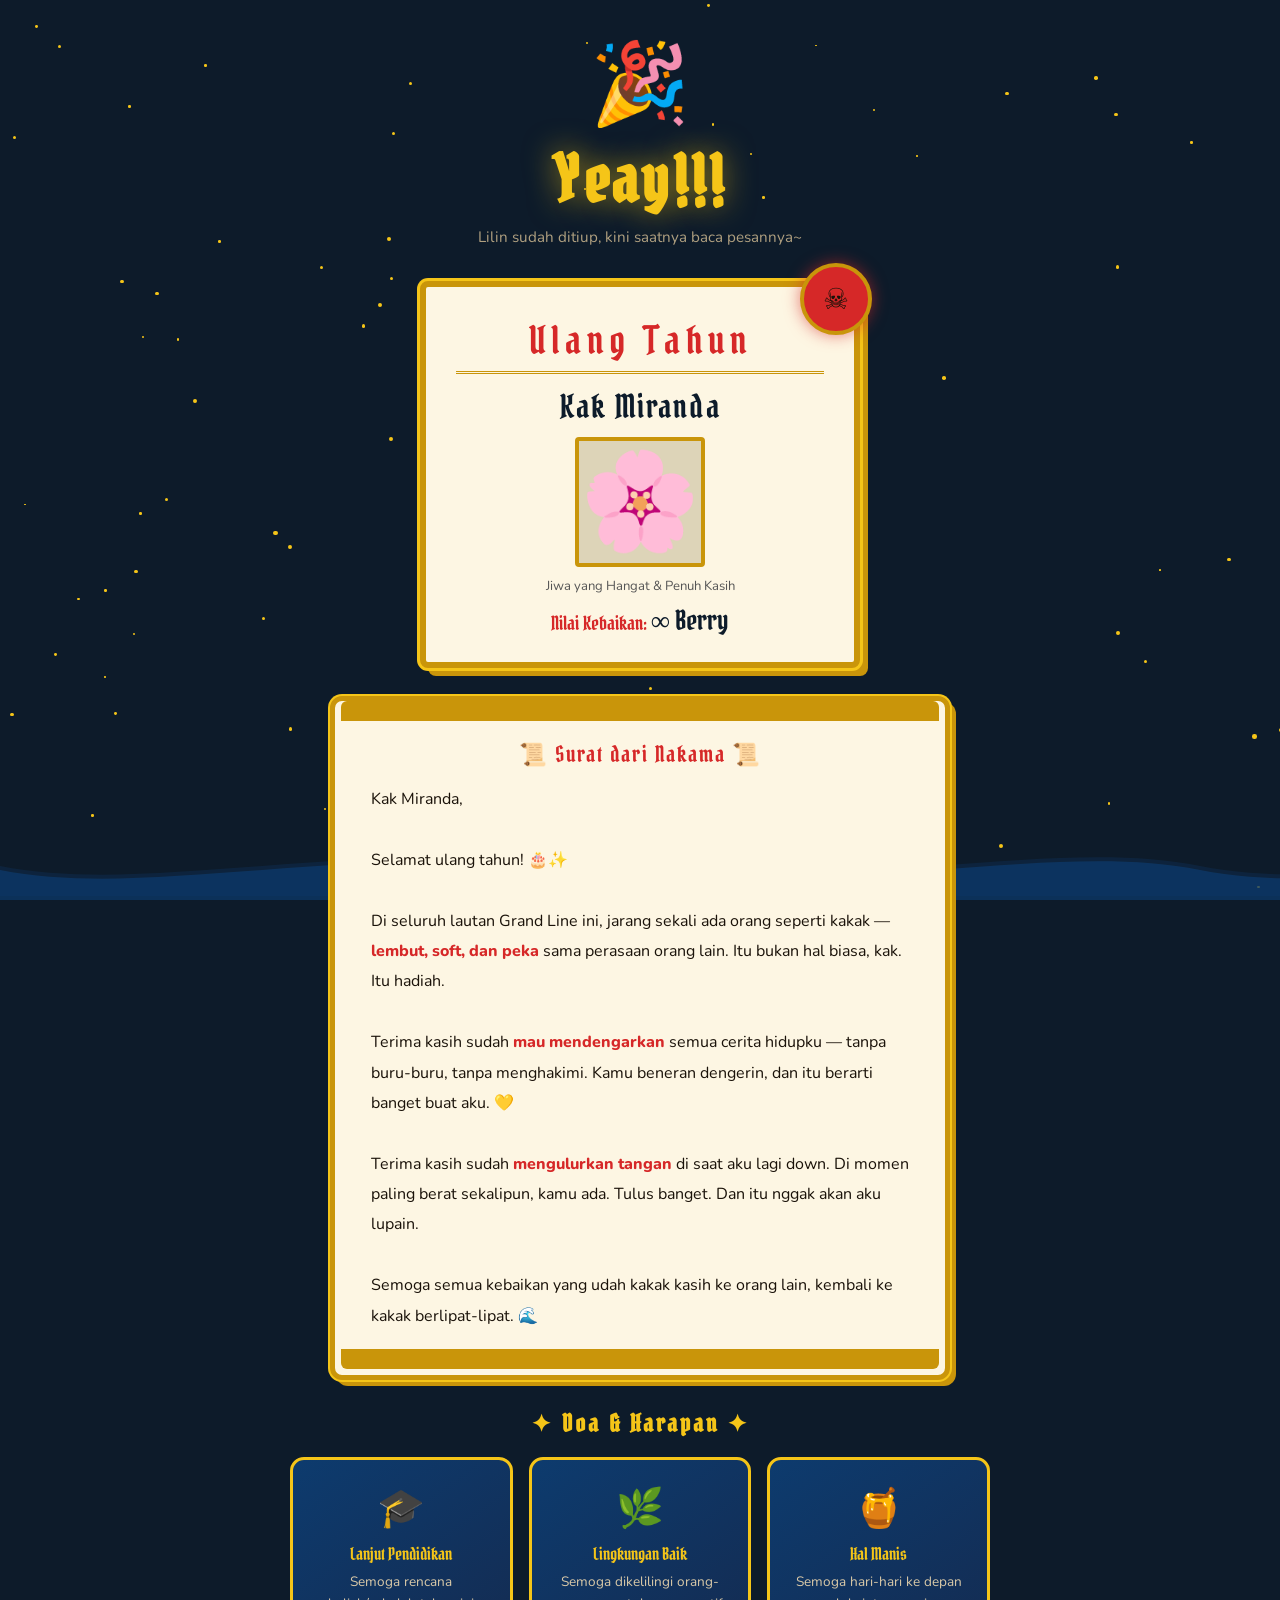
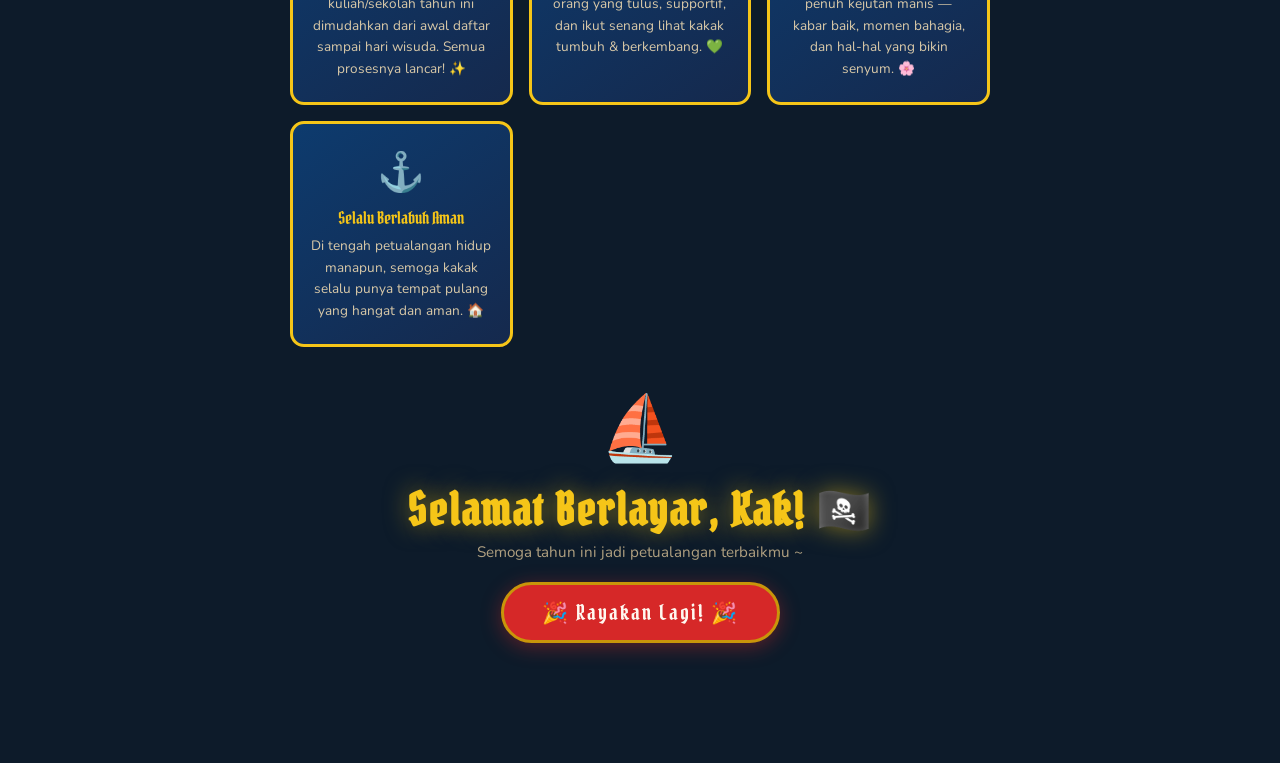
==== yes.html @ bf612072 "Add files via upload" ====
<!DOCTYPE html>
<html lang="id">
<head>
  <meta charset="UTF-8"/>
  <meta name="viewport" content="width=device-width, initial-scale=1.0"/>
  <title>Pesan untuk Kak Miranda 💌</title>
  <link rel="stylesheet" href="style.css"/>
  <link href="https://fonts.googleapis.com/css2?family=Pirata+One&family=Nunito:wght@400;700;800;900&display=swap" rel="stylesheet"/>
</head>
<body class="yes-page">

  <!-- Stars -->
  <div class="stars" id="stars"></div>

  <!-- Confetti container -->
  <div id="confettiContainer"></div>

  <!-- Ocean -->
  <div class="ocean">
    <div class="wave"></div>
    <div class="wave wave2"></div>
  </div>

  <div class="yes-wrapper">

    <!-- Boom header -->
    <div class="boom-header" id="boomHeader">
      <div class="boom-emoji">🎉</div>
      <h1 class="boom-title">Yeay!!!</h1>
      <p class="boom-sub">Lilin sudah ditiup, kini saatnya baca pesannya~</p>
    </div>

    <!-- Wanted poster -->
    <div class="wanted-card reveal-item" id="wantedCard">
      <div class="seal">☠</div>
      <div class="wanted-label">Ulang Tahun</div>
      <div class="wanted-name">Kak Miranda</div>
      <div class="wanted-img-wrap">🌸</div>
      <p class="wanted-desc">Jiwa yang Hangat &amp; Penuh Kasih</p>
      <div class="wanted-bounty">Nilai Kebaikan: <span>∞ Berry</span></div>
    </div>

    <!-- Scroll message -->
    <div class="scroll-container reveal-item" id="scrollMsg">
      <span class="scroll-bar top-bar"></span>
      <div class="scroll-title">📜 Surat dari Nakama 📜</div>
      <div class="scroll-body">
        <p>Kak Miranda,</p>
        <br>
        <p>Selamat ulang tahun! 🎂✨</p>
        <br>
        <p>Di seluruh lautan Grand Line ini, jarang sekali ada orang seperti kakak — <strong>lembut, soft, dan peka</strong> sama perasaan orang lain. Itu bukan hal biasa, kak. Itu hadiah.</p>
        <br>
        <p>Terima kasih sudah <strong>mau mendengarkan</strong> semua cerita hidupku — tanpa buru-buru, tanpa menghakimi. Kamu beneran dengerin, dan itu berarti banget buat aku. 💛</p>
        <br>
        <p>Terima kasih sudah <strong>mengulurkan tangan</strong> di saat aku lagi down. Di momen paling berat sekalipun, kamu ada. Tulus banget. Dan itu nggak akan aku lupain.</p>
        <br>
        <p>Semoga semua kebaikan yang udah kakak kasih ke orang lain, kembali ke kakak berlipat-lipat. 🌊</p>
      </div>
      <span class="scroll-bar bot-bar"></span>
    </div>

    <!-- Doa cards -->
    <div class="doa-section reveal-item" id="doaSection">
      <h3 class="doa-heading">✦ Doa &amp; Harapan ✦</h3>
      <div class="doa-grid">
        <div class="doa-card">
          <span class="doa-icon">🎓</span>
          <div class="doa-title">Lanjut Pendidikan</div>
          <div class="doa-text">Semoga rencana kuliah/sekolah tahun ini dimudahkan dari awal daftar sampai hari wisuda. Semua prosesnya lancar! ✨</div>
        </div>
        <div class="doa-card">
          <span class="doa-icon">🌿</span>
          <div class="doa-title">Lingkungan Baik</div>
          <div class="doa-text">Semoga dikelilingi orang-orang yang tulus, supportif, dan ikut senang lihat kakak tumbuh &amp; berkembang. 💚</div>
        </div>
        <div class="doa-card">
          <span class="doa-icon">🍯</span>
          <div class="doa-title">Hal Manis</div>
          <div class="doa-text">Semoga hari-hari ke depan penuh kejutan manis — kabar baik, momen bahagia, dan hal-hal yang bikin senyum. 🌸</div>
        </div>
        <div class="doa-card">
          <span class="doa-icon">⚓</span>
          <div class="doa-title">Selalu Berlabuh Aman</div>
          <div class="doa-text">Di tengah petualangan hidup manapun, semoga kakak selalu punya tempat pulang yang hangat dan aman. 🏠</div>
        </div>
      </div>
    </div>

    <!-- Final message -->
    <div class="final-msg reveal-item" id="finalMsg">
      <div class="ship-float">⛵</div>
      <h2 class="final-title">Selamat Berlayar, Kak! 🏴‍☠️</h2>
      <p class="final-sub">Semoga tahun ini jadi petualangan terbaikmu ~</p>
      <button class="btn-again" onclick="launchConfetti()">🎉 Rayakan Lagi! 🎉</button>
    </div>

  </div>

  <script src="yes-script.js"></script>
</body>
</html>
---- style.css ----
/* =============================================
   style.css — One Piece Birthday Theme
   ============================================= */

:root {
  --cream:    #fdf6e3;
  --gold:     #f5c518;
  --dark-gold:#c9950a;
  --navy:     #0d1b2a;
  --navy-mid: #0d3b6e;
  --red:      #d62828;
  --warm:     #f4845f;
  --white:    #fff8f0;
  --ink:      #1a1209;
  --text-dim: #b0a080;
  --card-bg:  linear-gradient(145deg, #0d3b6e, #15294d);
}

/* ===== RESET ===== */
*, *::before, *::after { margin: 0; padding: 0; box-sizing: border-box; }

html { scroll-behavior: smooth; }

body {
  font-family: 'Nunito', sans-serif;
  background: var(--navy);
  color: var(--cream);
  overflow-x: hidden;
  min-height: 100vh;
  cursor: url("data:image/svg+xml,%3Csvg xmlns='http://www.w3.org/2000/svg' width='28' height='28' viewBox='0 0 28 28'%3E%3Ctext y='22' font-size='22'%3E⚓%3C/text%3E%3C/svg%3E") 14 14, auto;
}

/* ===== STARS ===== */
.stars {
  position: fixed; top: 0; left: 0;
  width: 100%; height: 100%;
  pointer-events: none; z-index: 0;
  overflow: hidden;
}
.star {
  position: absolute;
  background: var(--gold);
  border-radius: 50%;
  animation: twinkle 3s ease-in-out infinite alternate;
}
@keyframes twinkle {
  0%   { opacity: .15; transform: scale(1); }
  100% { opacity: 1;   transform: scale(1.8); }
}

/* ===== OCEAN / WAVE ===== */
.ocean {
  position: fixed; bottom: 0; left: 0;
  width: 100%; height: 80px;
  z-index: 0; pointer-events: none;
}
.wave {
  position: absolute; bottom: 0;
  width: 200%; height: 60px;
  background: url("data:image/svg+xml,%3Csvg xmlns='http://www.w3.org/2000/svg' viewBox='0 0 1200 60'%3E%3Cpath d='M0,30 C150,60 350,0 600,30 C850,60 1050,0 1200,30 L1200,60 L0,60 Z' fill='%230d3b6e' opacity='0.7'/%3E%3C/svg%3E") repeat-x;
  animation: wave-move 7s linear infinite;
}
.wave2 {
  animation: wave-move 10s linear infinite reverse;
  opacity: .4; bottom: 4px;
}
@keyframes wave-move {
  0%   { transform: translateX(0); }
  100% { transform: translateX(-50%); }
}

/* ===== PARTICLES ===== */
.particles {
  position: fixed; top: 0; left: 0;
  width: 100%; height: 100%;
  pointer-events: none; z-index: 0;
}
.particle {
  position: absolute;
  border-radius: 50%;
  animation: particle-float linear infinite;
  opacity: .5;
}
@keyframes particle-float {
  0%   { transform: translateY(100vh) rotate(0deg); opacity: .5; }
  100% { transform: translateY(-10vh) rotate(360deg); opacity: 0; }
}

/* ===== CONFETTI ===== */
.confetti-piece {
  position: fixed;
  pointer-events: none;
  z-index: 9999;
  animation: confetti-fall linear forwards;
  border-radius: 2px;
}
@keyframes confetti-fall {
  0%   { transform: translateY(-10vh) rotate(0deg)   translateX(0); opacity: 1; }
  100% { transform: translateY(110vh) rotate(720deg) translateX(var(--dx, 0px)); opacity: 0; }
}

/* =============================================
   INDEX PAGE
   ============================================= */
.main-page { }

.main-wrapper {
  position: relative; z-index: 1;
  max-width: 700px; margin: 0 auto;
  padding: 40px 20px 120px;
  display: flex; flex-direction: column; align-items: center;
}

/* Top banner */
.top-banner { text-align: center; margin-bottom: 10px; }
.jolly-roger {
  font-size: 3rem; display: block;
  animation: spin-slow 12s linear infinite;
}
@keyframes spin-slow {
  0%   { transform: rotate(0deg); }
  100% { transform: rotate(360deg); }
}
.main-title {
  font-family: 'Pirata One', cursive;
  font-size: clamp(2.2rem, 6vw, 3.6rem);
  color: var(--gold);
  text-shadow: 0 0 30px rgba(245,197,24,.5);
  letter-spacing: 3px;
  animation: glow-pulse 3s ease-in-out infinite;
}
@keyframes glow-pulse {
  0%, 100% { text-shadow: 0 0 20px rgba(245,197,24,.4); }
  50%       { text-shadow: 0 0 40px rgba(245,197,24,.9), 0 0 80px rgba(245,197,24,.3); }
}
.name-title {
  font-family: 'Pirata One', cursive;
  font-size: clamp(1.8rem, 5vw, 2.8rem);
  color: var(--warm);
  letter-spacing: 4px;
}
.subtitle {
  font-size: .9rem; color: var(--text-dim);
  margin-top: 6px; letter-spacing: 1px;
}

/* Cake section */
.cake-section {
  display: flex; flex-direction: column; align-items: center;
  margin: 20px 0;
}
.hint-text {
  font-size: 1rem; color: var(--gold);
  margin-bottom: 14px; letter-spacing: 1px;
  animation: hint-bounce .8s ease-in-out infinite alternate;
}
@keyframes hint-bounce {
  0%   { transform: translateY(0); }
  100% { transform: translateY(-4px); }
}

.cake-wrap {
  position: relative; cursor: pointer;
  transition: transform .15s;
  -webkit-tap-highlight-color: transparent;
}
.cake-wrap:active { transform: scale(.97); }

/* Glow under cake */
.cake-glow {
  position: absolute; bottom: -20px; left: 50%;
  transform: translateX(-50%);
  width: 220px; height: 40px;
  background: radial-gradient(ellipse, rgba(245,197,24,.4), transparent 70%);
  filter: blur(6px);
  transition: opacity .5s;
}

/* Candles */
.candles {
  display: flex; gap: 18px;
  justify-content: center;
  margin-bottom: 2px;
  position: relative; z-index: 2;
}
.candle { display: flex; flex-direction: column; align-items: center; }

.flame {
  width: 14px; height: 26px;
  background: radial-gradient(ellipse at 50% 80%, #fff700, #ff8c00 60%, transparent 100%);
  border-radius: 50% 50% 30% 30%;
  position: relative;
  animation: flicker .4s ease-in-out infinite alternate;
  filter: drop-shadow(0 0 6px #ff8c00) drop-shadow(0 0 12px #ffcc00);
  transition: opacity .5s, transform .5s;
}
.flame-inner {
  position: absolute; top: 4px; left: 50%; transform: translateX(-50%);
  width: 6px; height: 14px;
  background: radial-gradient(ellipse, #fff, #ffe680 80%, transparent);
  border-radius: 50%;
  opacity: .7;
}
@keyframes flicker {
  0%   { transform: scaleX(1)   scaleY(1)   rotate(-2deg); }
  100% { transform: scaleX(.85) scaleY(1.1) rotate(2deg); }
}
.flame.blown {
  opacity: 0; transform: scaleX(0) scaleY(0);
}

.candle-body {
  width: 14px; height: 48px;
  border-radius: 3px;
  position: relative;
}
.c-red  { background: linear-gradient(to right, #e04040, #b02020); }
.c-gold { background: linear-gradient(to right, #f5c518, #c9950a); }
.c-navy { background: linear-gradient(to right, #3a7bd5, #1a3a6e); }

.candle-drip {
  width: 18px; height: 6px;
  border-radius: 0 0 6px 6px;
  background: rgba(255,255,255,.2);
}

/* Cake layers */
.cake { display: flex; flex-direction: column; align-items: center; }
.cake-top {
  width: 180px; height: 50px;
  background: linear-gradient(to bottom, #e8c060, #c9950a);
  border-radius: 12px 12px 0 0;
  display: flex; align-items: center; justify-content: center;
  border: 3px solid var(--dark-gold);
  box-shadow: inset 0 -4px 8px rgba(0,0,0,.2);
}
.cake-deco { font-size: 1.1rem; }

.cake-mid {
  width: 220px; height: 65px;
  background: linear-gradient(to bottom, #d62828, #8b1010);
  display: flex; align-items: center; justify-content: center;
  border-left: 3px solid #ff4040;
  border-right: 3px solid #8b1010;
  box-shadow: inset 0 0 16px rgba(0,0,0,.3);
}
.cake-text {
  font-family: 'Pirata One', cursive;
  font-size: 1.6rem; color: var(--gold);
  text-shadow: 2px 2px 4px rgba(0,0,0,.5);
  letter-spacing: 3px;
}

.cake-bot {
  width: 260px; height: 50px;
  background: linear-gradient(to bottom, #0d3b6e, #071a30);
  border-left: 3px solid #3a7bd5;
  border-right: 3px solid #071a30;
  overflow: hidden;
  display: flex; align-items: center;
}
.cake-stripe {
  width: 100%; height: 100%;
  background: repeating-linear-gradient(
    45deg, transparent, transparent 10px,
    rgba(245,197,24,.15) 10px, rgba(245,197,24,.15) 20px
  );
}

.cake-plate {
  width: 290px; height: 16px;
  background: linear-gradient(to bottom, #c9950a, #8a6500);
  border-radius: 0 0 50% 50%;
  box-shadow: 0 6px 16px rgba(0,0,0,.5);
}

/* Click rings */
.click-rings { position: relative; margin-top: 10px; height: 40px; }
.ring {
  position: absolute; left: 50%; top: 50%;
  transform: translate(-50%, -50%) scale(0);
  border-radius: 50%;
  border: 3px solid var(--gold);
  opacity: 0;
  pointer-events: none;
}
.ring.pop {
  animation: ring-pop .6s ease-out forwards;
}
.r1 { width: 60px;  height: 60px; }
.r2 { width: 90px;  height: 90px;  border-color: var(--red); }
.r3 { width: 120px; height: 120px; border-color: var(--warm); }
@keyframes ring-pop {
  0%   { transform: translate(-50%,-50%) scale(0); opacity: 1; }
  100% { transform: translate(-50%,-50%) scale(1); opacity: 0; }
}

/* Open button */
.open-btn-wrap {
  text-align: center; margin-top: 32px;
  opacity: 0; transform: translateY(30px);
  transition: opacity .8s, transform .8s;
  pointer-events: none;
}
.open-btn-wrap.show {
  opacity: 1; transform: translateY(0);
  pointer-events: all;
}
.btn-sparkles {
  color: var(--gold); font-size: 1.2rem; letter-spacing: 12px;
  animation: sparkle-blink 1.2s ease-in-out infinite alternate;
}
@keyframes sparkle-blink {
  0%   { opacity: .3; }
  100% { opacity: 1; }
}
.btn-open {
  display: inline-block;
  margin: 12px 0;
  padding: 16px 44px;
  background: var(--red);
  color: var(--white);
  text-decoration: none;
  border: 3px solid var(--dark-gold);
  border-radius: 50px;
  font-family: 'Pirata One', cursive;
  font-size: 1.4rem;
  letter-spacing: 2px;
  box-shadow: 0 0 24px rgba(214,40,40,.5);
  transition: transform .25s, box-shadow .25s;
  animation: btn-glow 2s ease-in-out infinite alternate;
}
.btn-open:hover {
  transform: scale(1.08);
  box-shadow: 0 0 40px rgba(214,40,40,.8);
}
@keyframes btn-glow {
  0%   { box-shadow: 0 0 16px rgba(214,40,40,.4); }
  100% { box-shadow: 0 0 40px rgba(245,197,24,.7); }
}

/* =============================================
   YES PAGE
   ============================================= */
.yes-page { }

.yes-wrapper {
  position: relative; z-index: 1;
  max-width: 780px; margin: 0 auto;
  padding: 30px 20px 120px;
  display: flex; flex-direction: column; align-items: center;
}

/* Boom header */
.boom-header {
  text-align: center; margin-bottom: 24px;
  opacity: 0; transform: scale(.5);
  animation: boom-in .7s cubic-bezier(.34,1.56,.64,1) .1s forwards;
}
@keyframes boom-in {
  to { opacity: 1; transform: scale(1); }
}
.boom-emoji {
  font-size: 5rem;
  animation: spin-sway 3s ease-in-out infinite;
}
@keyframes spin-sway {
  0%, 100% { transform: rotate(-10deg) scale(1); }
  50%       { transform: rotate(10deg)  scale(1.1); }
}
.boom-title {
  font-family: 'Pirata One', cursive;
  font-size: clamp(2.4rem, 7vw, 4rem);
  color: var(--gold);
  text-shadow: 0 0 30px rgba(245,197,24,.6);
  letter-spacing: 4px;
}
.boom-sub { color: var(--text-dim); margin-top: 6px; font-size: .95rem; }

/* Reveal items */
.reveal-item {
  opacity: 0; transform: translateY(40px);
  transition: opacity .8s ease, transform .8s ease;
}
.reveal-item.visible {
  opacity: 1; transform: translateY(0);
}

/* Wanted card */
.wanted-card {
  background: var(--cream); color: var(--ink);
  border: 6px solid var(--dark-gold);
  border-radius: 8px;
  padding: 28px 30px 24px;
  margin: 10px auto 28px;
  max-width: 440px; width: 100%;
  text-align: center;
  box-shadow: 0 0 0 3px var(--gold), 8px 8px 0 var(--dark-gold);
  position: relative;
}
.seal {
  position: absolute; top: -24px; right: -18px;
  width: 72px; height: 72px;
  background: var(--red); border-radius: 50%;
  border: 4px solid var(--dark-gold);
  display: flex; align-items: center; justify-content: center;
  font-size: 1.8rem;
  animation: spin-seal 10s linear infinite;
  box-shadow: 0 0 16px rgba(213,40,40,.6);
}
@keyframes spin-seal { to { transform: rotate(360deg); } }
.wanted-label {
  font-family: 'Pirata One', cursive;
  font-size: 2.4rem; letter-spacing: 6px;
  color: var(--red);
  border-bottom: 3px double var(--dark-gold);
  padding-bottom: 6px;
}
.wanted-name {
  font-family: 'Pirata One', cursive;
  font-size: 2rem; color: var(--navy);
  margin: 12px 0 8px; letter-spacing: 2px;
}
.wanted-img-wrap {
  width: 130px; height: 130px;
  margin: 10px auto;
  border: 4px solid var(--dark-gold); border-radius: 4px;
  background: #ddd4b8;
  display: flex; align-items: center; justify-content: center;
  font-size: 6rem;
}
.wanted-desc { font-size: .82rem; color: #555; margin: 4px 0 2px; }
.wanted-bounty {
  font-family: 'Pirata One', cursive;
  font-size: 1.2rem; color: var(--red);
  margin-top: 8px;
}
.wanted-bounty span { font-size: 1.7rem; color: var(--navy); }

/* Scroll message */
.scroll-container {
  background: var(--cream); color: var(--ink);
  border: 5px solid var(--dark-gold); border-radius: 12px;
  padding: 30px 36px;
  margin: 0 auto 28px;
  max-width: 620px; width: 100%;
  box-shadow: 0 0 0 2px var(--gold), 6px 6px 0 var(--dark-gold);
  position: relative;
}
.scroll-bar {
  display: block;
  width: calc(100% + 60px); height: 20px;
  background: var(--dark-gold); border-radius: 6px;
  margin-left: -30px;
}
.top-bar { margin-top: -30px; margin-bottom: 18px; border-radius: 6px 6px 0 0; }
.bot-bar { margin-top: 18px; margin-bottom: -24px; border-radius: 0 0 6px 6px; }
.scroll-title {
  font-family: 'Pirata One', cursive;
  font-size: 1.4rem; color: var(--red);
  text-align: center; margin-bottom: 16px;
  letter-spacing: 2px;
}
.scroll-body { font-size: 1rem; line-height: 1.9; }
.scroll-body strong { color: var(--red); font-weight: 800; }

/* Doa section */
.doa-section { width: 100%; max-width: 700px; margin: 0 auto 28px; }
.doa-heading {
  font-family: 'Pirata One', cursive;
  font-size: 1.5rem; color: var(--gold);
  text-align: center; margin-bottom: 18px;
  letter-spacing: 3px;
}
.doa-grid {
  display: grid;
  grid-template-columns: repeat(auto-fit, minmax(200px, 1fr));
  gap: 16px;
}
.doa-card {
  background: var(--card-bg);
  border: 3px solid var(--gold); border-radius: 14px;
  padding: 22px 16px; text-align: center;
  cursor: pointer;
  transition: transform .3s, box-shadow .3s;
}
.doa-card:hover {
  transform: translateY(-8px) rotate(1deg);
  box-shadow: 0 12px 30px rgba(245,197,24,.35);
}
.doa-icon { font-size: 2.4rem; display: block; margin-bottom: 8px; }
.doa-title {
  font-family: 'Pirata One', cursive;
  font-size: 1.05rem; color: var(--gold); margin-bottom: 6px;
}
.doa-text { font-size: .85rem; line-height: 1.6; color: #d9c9a8; }

/* Final message */
.final-msg { text-align: center; margin-top: 10px; }
.ship-float {
  font-size: 4rem;
  animation: ship-sway 4s ease-in-out infinite;
  display: block;
}
@keyframes ship-sway {
  0%, 100% { transform: rotate(-5deg) translateY(0); }
  50%       { transform: rotate(5deg)  translateY(-10px); }
}
.final-title {
  font-family: 'Pirata One', cursive;
  font-size: clamp(1.8rem, 5vw, 2.8rem);
  color: var(--gold);
  text-shadow: 0 0 24px rgba(245,197,24,.5);
  letter-spacing: 2px; margin: 8px 0 4px;
}
.final-sub { color: var(--text-dim); font-size: .95rem; margin-bottom: 20px; }

.btn-again {
  padding: 14px 38px;
  background: var(--red);
  color: var(--white);
  border: 3px solid var(--dark-gold); border-radius: 50px;
  font-family: 'Pirata One', cursive;
  font-size: 1.3rem; letter-spacing: 2px;
  cursor: pointer;
  transition: transform .25s, box-shadow .25s;
  box-shadow: 0 4px 20px rgba(214,40,40,.4);
}
.btn-again:hover {
  transform: scale(1.07);
  box-shadow: 0 8px 32px rgba(214,40,40,.7);
}
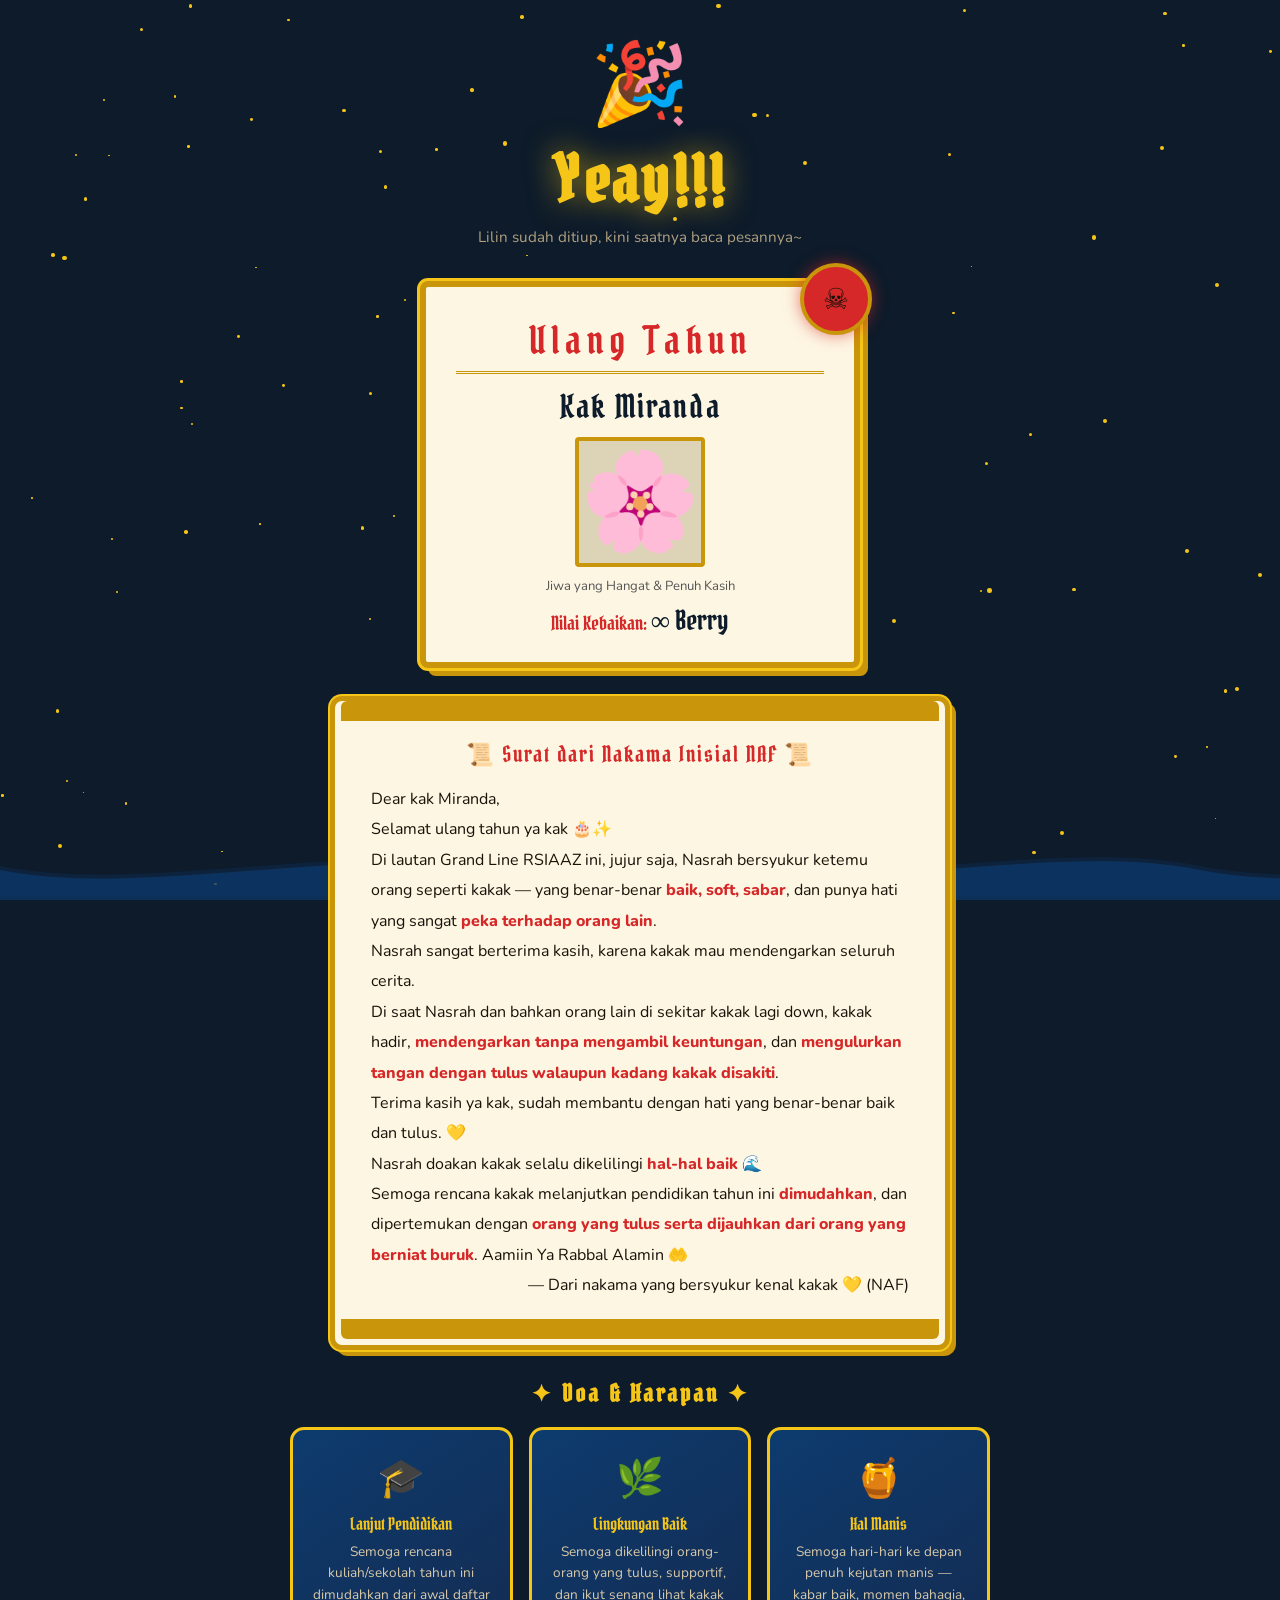
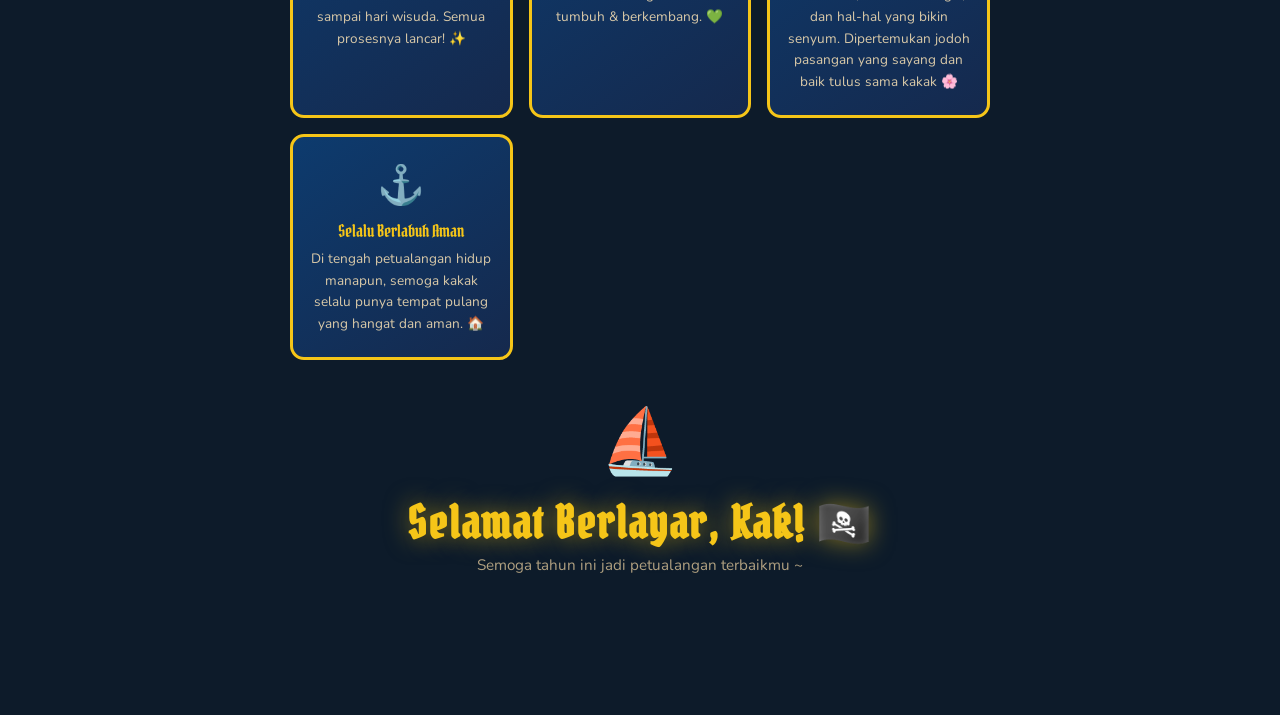
==== commit 320f317a: "Update yes.html" ====
--- a/yes.html
+++ b/yes.html
@@ -42,23 +42,54 @@
 
     <!-- Scroll message -->
     <div class="scroll-container reveal-item" id="scrollMsg">
-      <span class="scroll-bar top-bar"></span>
-      <div class="scroll-title">📜 Surat dari Nakama 📜</div>
-      <div class="scroll-body">
-        <p>Kak Miranda,</p>
-        <br>
-        <p>Selamat ulang tahun! 🎂✨</p>
-        <br>
-        <p>Di seluruh lautan Grand Line ini, jarang sekali ada orang seperti kakak — <strong>lembut, soft, dan peka</strong> sama perasaan orang lain. Itu bukan hal biasa, kak. Itu hadiah.</p>
-        <br>
-        <p>Terima kasih sudah <strong>mau mendengarkan</strong> semua cerita hidupku — tanpa buru-buru, tanpa menghakimi. Kamu beneran dengerin, dan itu berarti banget buat aku. 💛</p>
-        <br>
-        <p>Terima kasih sudah <strong>mengulurkan tangan</strong> di saat aku lagi down. Di momen paling berat sekalipun, kamu ada. Tulus banget. Dan itu nggak akan aku lupain.</p>
-        <br>
-        <p>Semoga semua kebaikan yang udah kakak kasih ke orang lain, kembali ke kakak berlipat-lipat. 🌊</p>
-      </div>
-      <span class="scroll-bar bot-bar"></span>
-    </div>
+  <span class="scroll-bar top-bar"></span>
+
+  <div class="scroll-title">📜 Surat dari Nakama Inisial NAF 📜</div>
+
+  <div class="scroll-body">
+
+    <p>Dear kak Miranda,</p>
+
+    <p>Selamat ulang tahun ya kak 🎂✨</p>
+
+    <p>
+    Di lautan Grand Line RSIAAZ ini, jujur saja, Nasrah bersyukur ketemu orang seperti kakak —
+    yang benar-benar <strong>baik, soft, sabar</strong>, dan punya hati yang sangat
+    <strong>peka terhadap orang lain</strong>.
+    </p>
+
+    <p>
+    Nasrah sangat berterima kasih, karena kakak mau mendengarkan seluruh cerita.
+    </p>
+
+    <p>
+    Di saat Nasrah dan bahkan orang lain di sekitar kakak lagi down, kakak hadir,
+    <strong>mendengarkan tanpa mengambil keuntungan</strong>,
+    dan <strong>mengulurkan tangan dengan tulus walaupun kadang kakak disakiti</strong>.
+    </p>
+
+    <p>
+    Terima kasih ya kak, sudah membantu dengan hati yang benar-benar baik dan tulus. 💛
+    </p>
+
+    <p>
+    Nasrah doakan kakak selalu dikelilingi <strong>hal-hal baik</strong> 🌊
+    </p>
+
+    <p>
+    Semoga rencana kakak melanjutkan pendidikan tahun ini <strong>dimudahkan</strong>,
+    dan dipertemukan dengan <strong>orang yang tulus serta dijauhkan dari orang yang berniat buruk</strong>.
+    Aamiin Ya Rabbal Alamin 🤲
+    </p>
+
+    <p style="text-align:right;">
+    &mdash; Dari nakama yang bersyukur kenal kakak 💛 (NAF)
+    </p>
+
+  </div>
+
+  <span class="scroll-bar bot-bar"></span>
+</div>
 
     <!-- Doa cards -->
     <div class="doa-section reveal-item" id="doaSection">
@@ -77,7 +108,7 @@
         <div class="doa-card">
           <span class="doa-icon">🍯</span>
           <div class="doa-title">Hal Manis</div>
-          <div class="doa-text">Semoga hari-hari ke depan penuh kejutan manis — kabar baik, momen bahagia, dan hal-hal yang bikin senyum. 🌸</div>
+          <div class="doa-text">Semoga hari-hari ke depan penuh kejutan manis — kabar baik, momen bahagia, dan hal-hal yang bikin senyum. Dipertemukan jodoh pasangan yang sayang dan baik tulus sama kakak 🌸</div>
         </div>
         <div class="doa-card">
           <span class="doa-icon">⚓</span>
@@ -92,7 +123,6 @@
       <div class="ship-float">⛵</div>
       <h2 class="final-title">Selamat Berlayar, Kak! 🏴‍☠️</h2>
       <p class="final-sub">Semoga tahun ini jadi petualangan terbaikmu ~</p>
-      <button class="btn-again" onclick="launchConfetti()">🎉 Rayakan Lagi! 🎉</button>
     </div>
 
   </div>
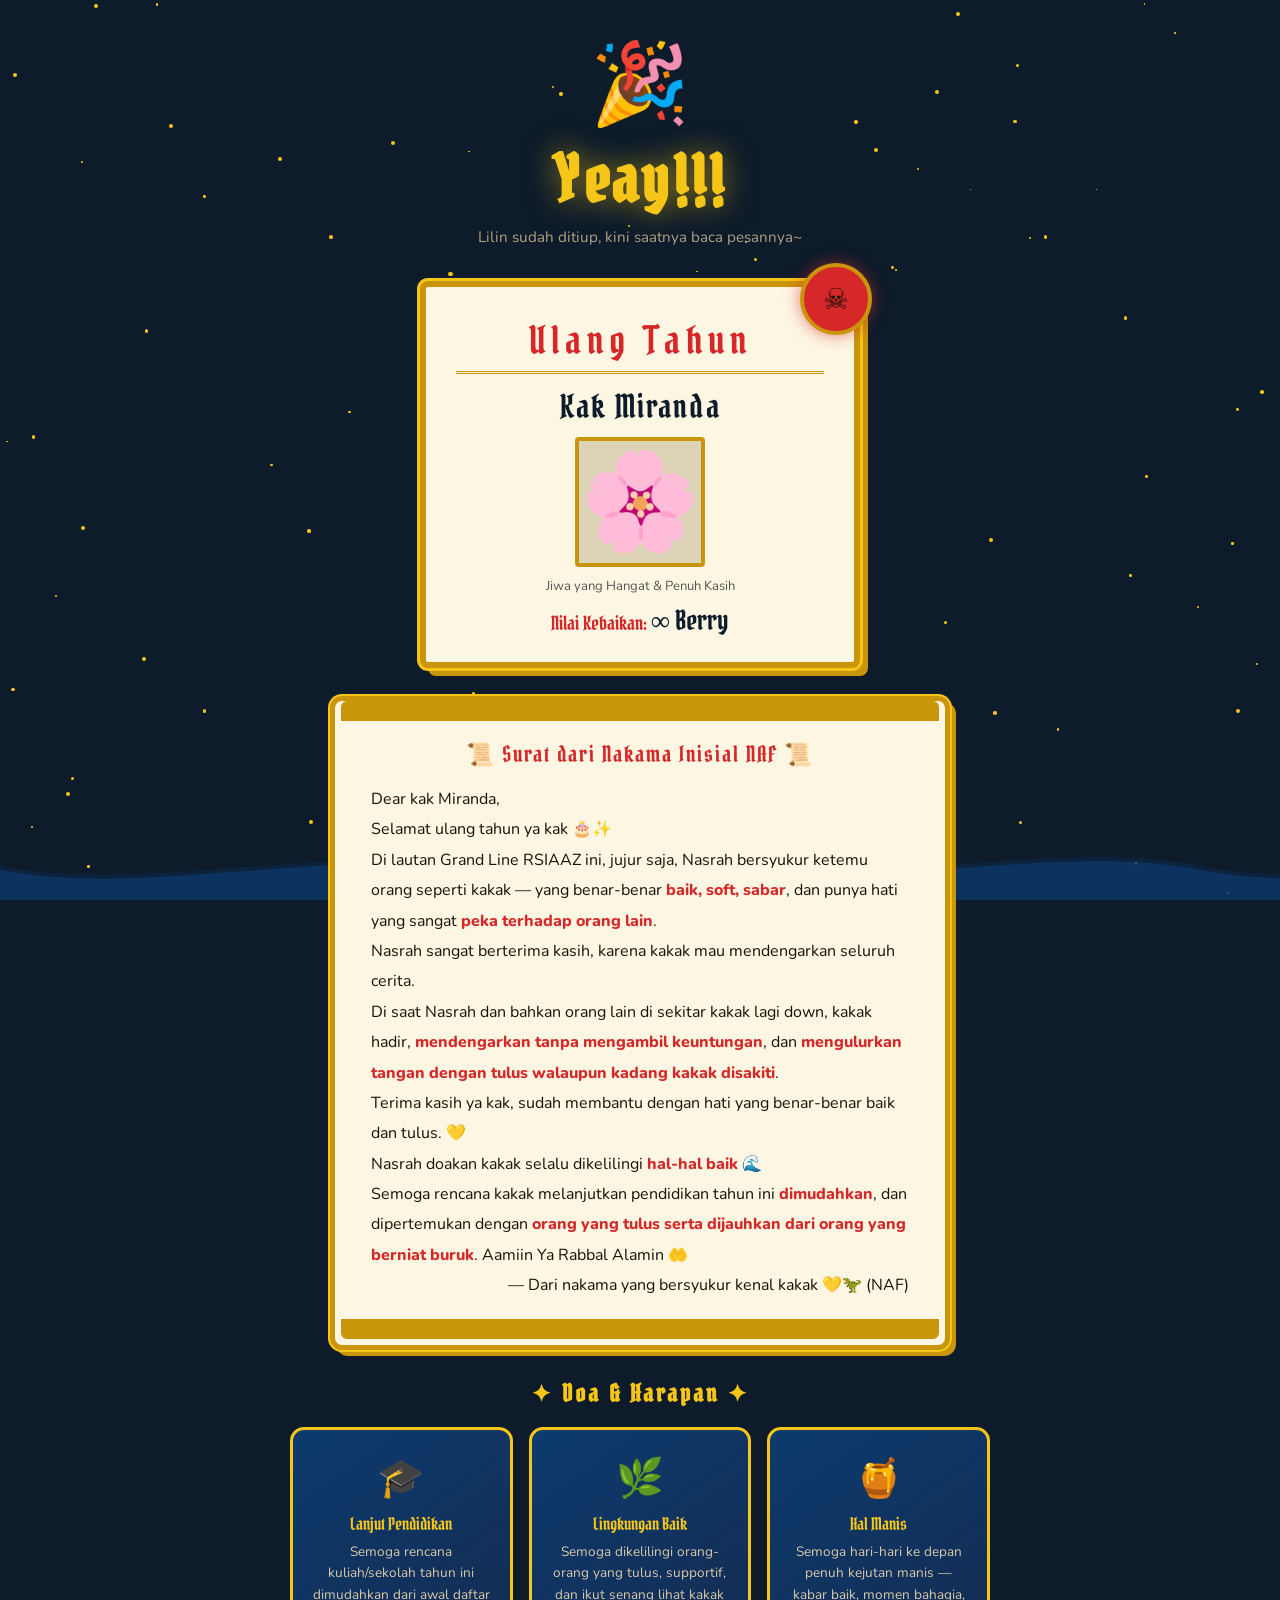
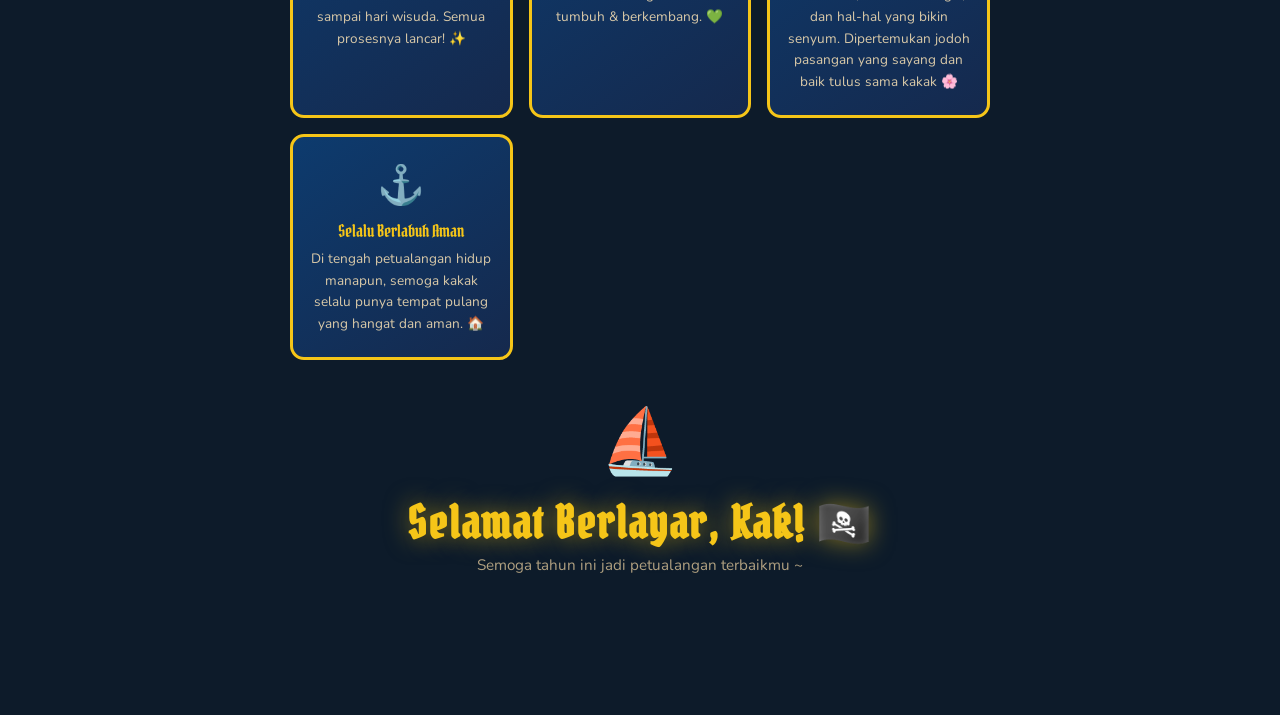
==== commit 47747931: "Update yes.html" ====
--- a/yes.html
+++ b/yes.html
@@ -83,7 +83,7 @@
     </p>
 
     <p style="text-align:right;">
-    &mdash; Dari nakama yang bersyukur kenal kakak 💛 (NAF)
+    &mdash; Dari nakama yang bersyukur kenal kakak 💛🦖 (NAF)
     </p>
 
   </div>
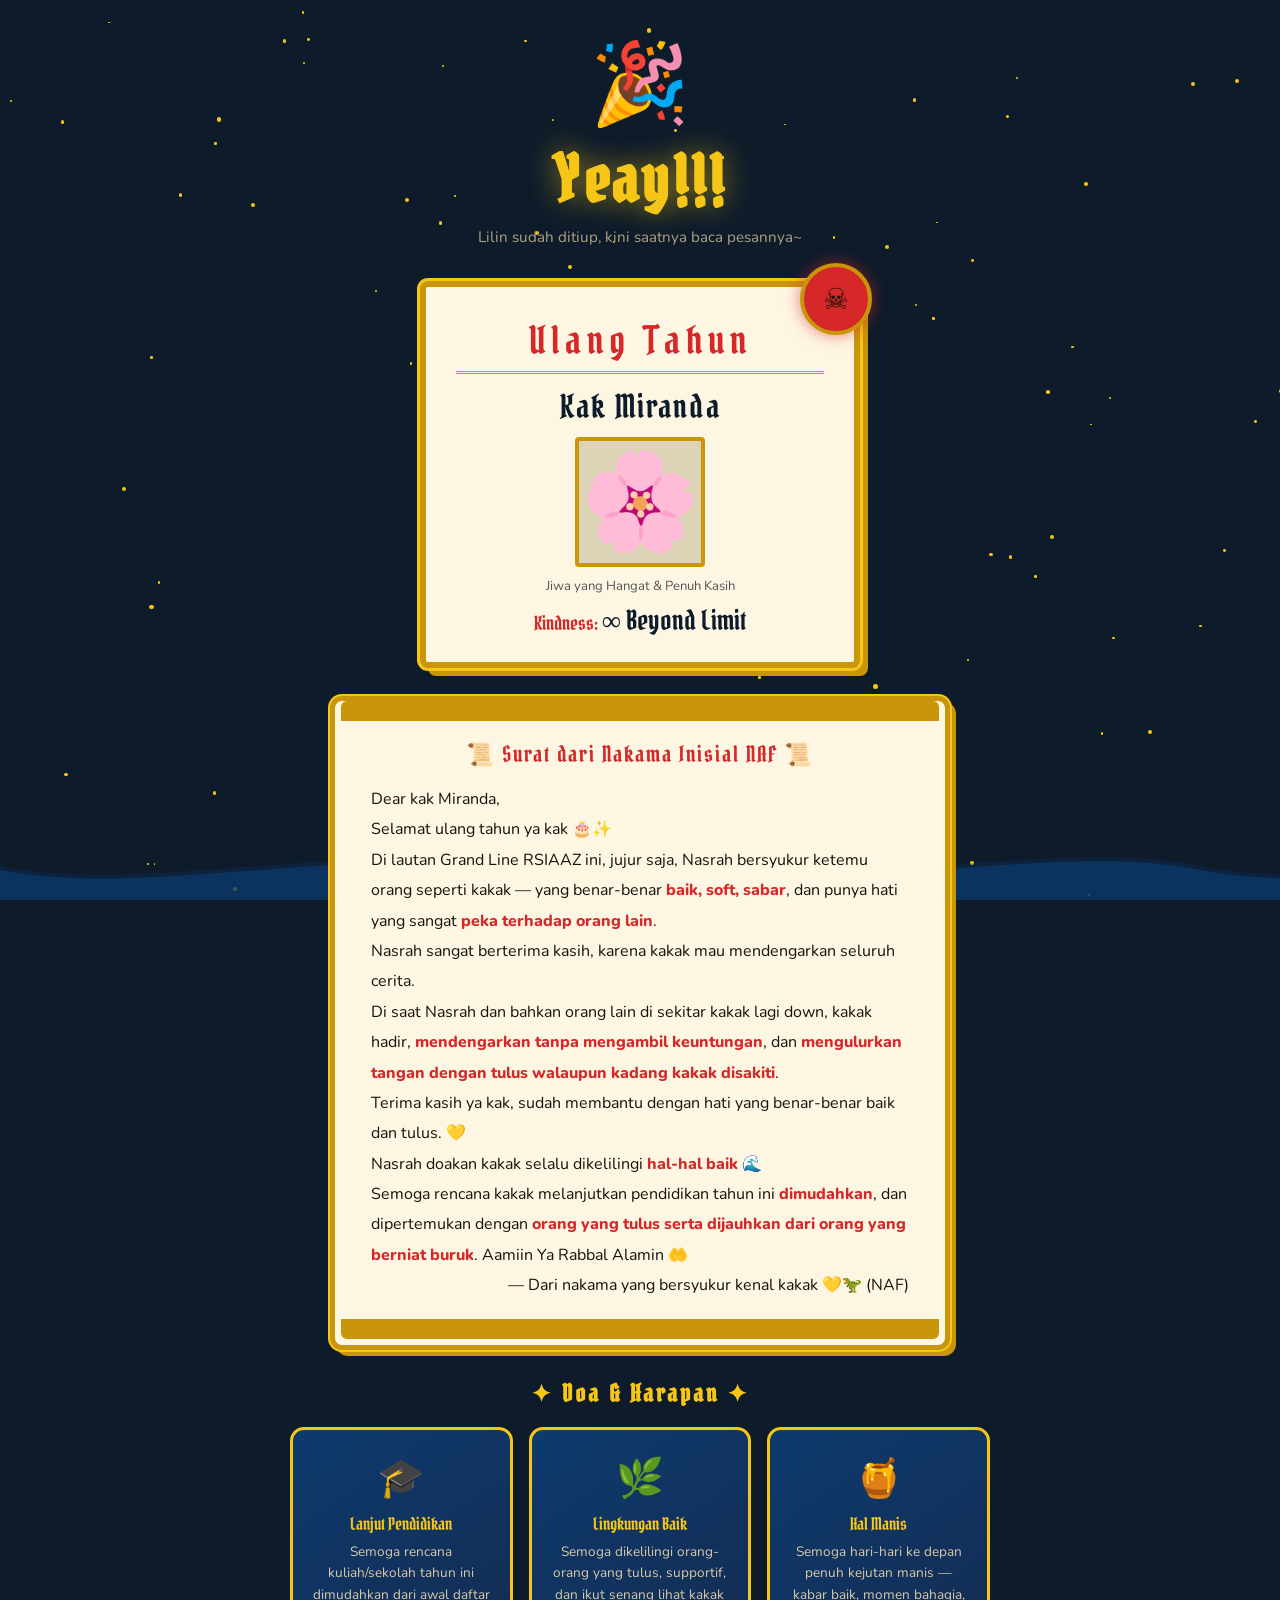
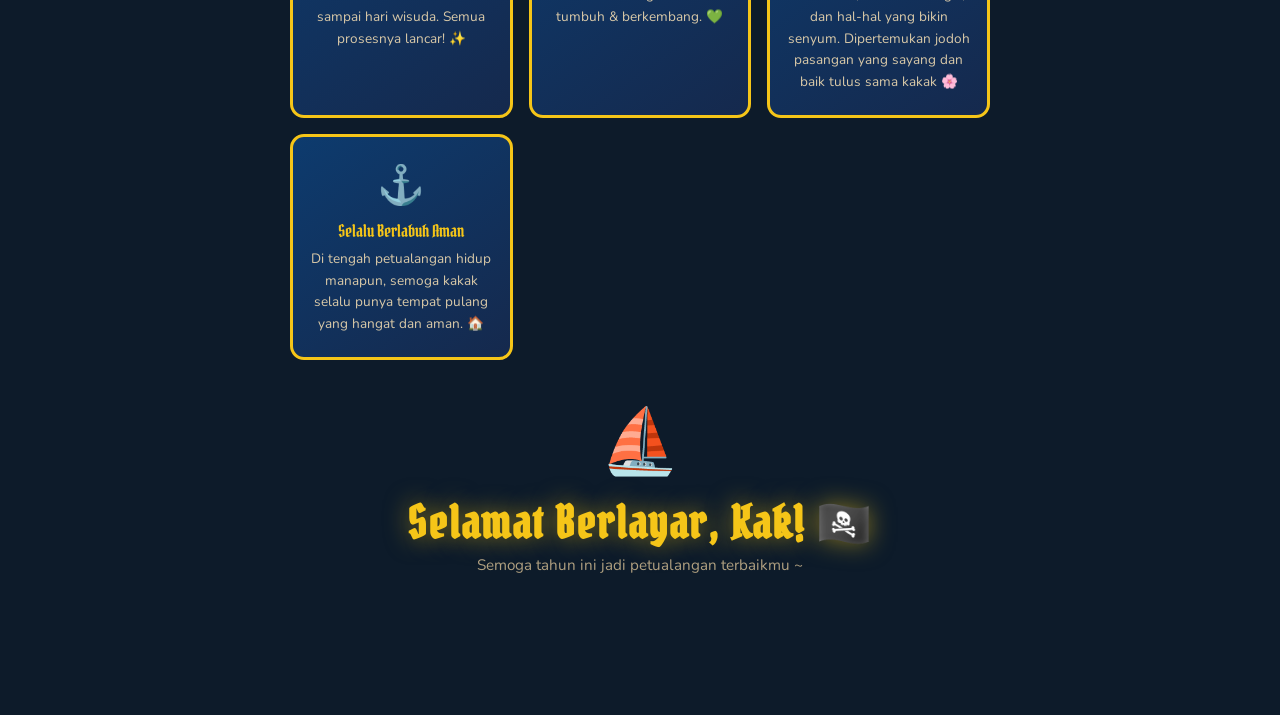
==== commit 30ddcf3f: "Update yes.html" ====
--- a/yes.html
+++ b/yes.html
@@ -37,7 +37,7 @@
       <div class="wanted-name">Kak Miranda</div>
       <div class="wanted-img-wrap">🌸</div>
       <p class="wanted-desc">Jiwa yang Hangat &amp; Penuh Kasih</p>
-      <div class="wanted-bounty">Nilai Kebaikan: <span>∞ Berry</span></div>
+      <div class="wanted-bounty">Kindness: <span>∞ Beyond Limit</span></div>
     </div>
 
     <!-- Scroll message -->
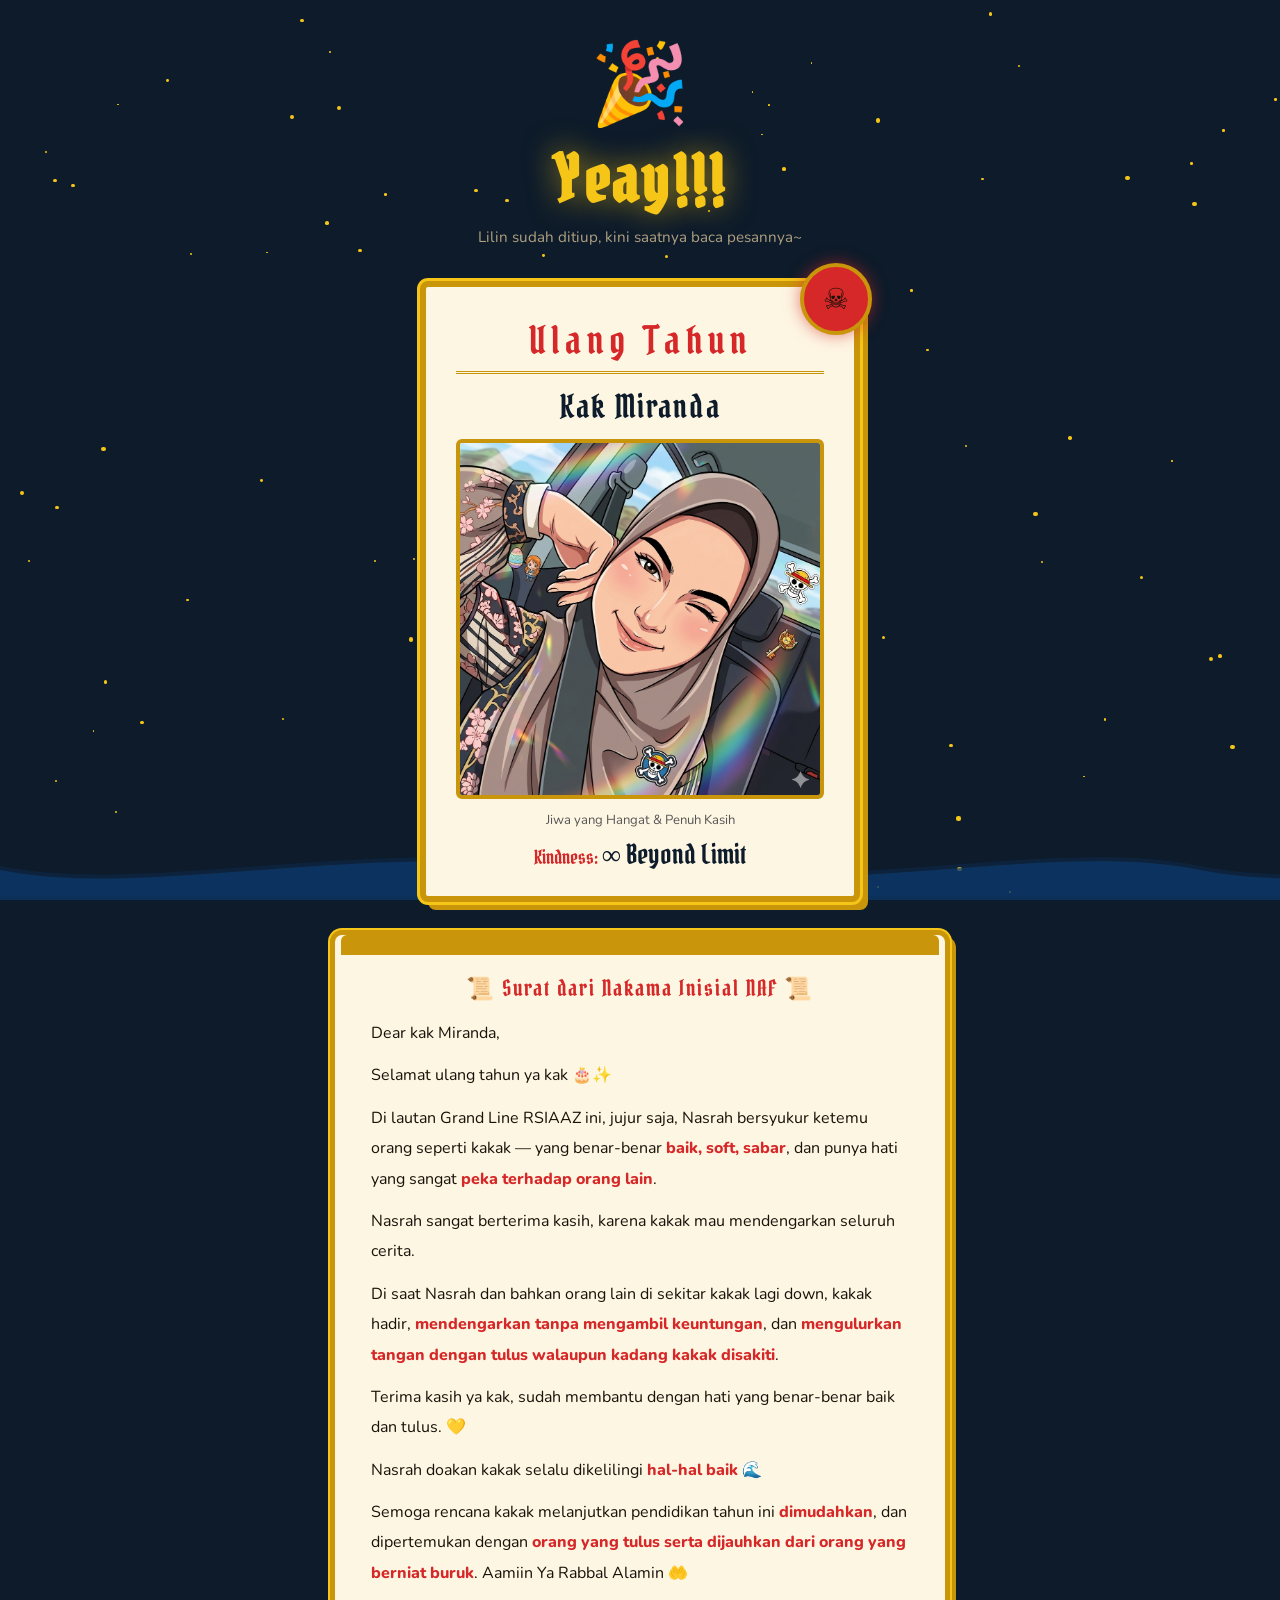
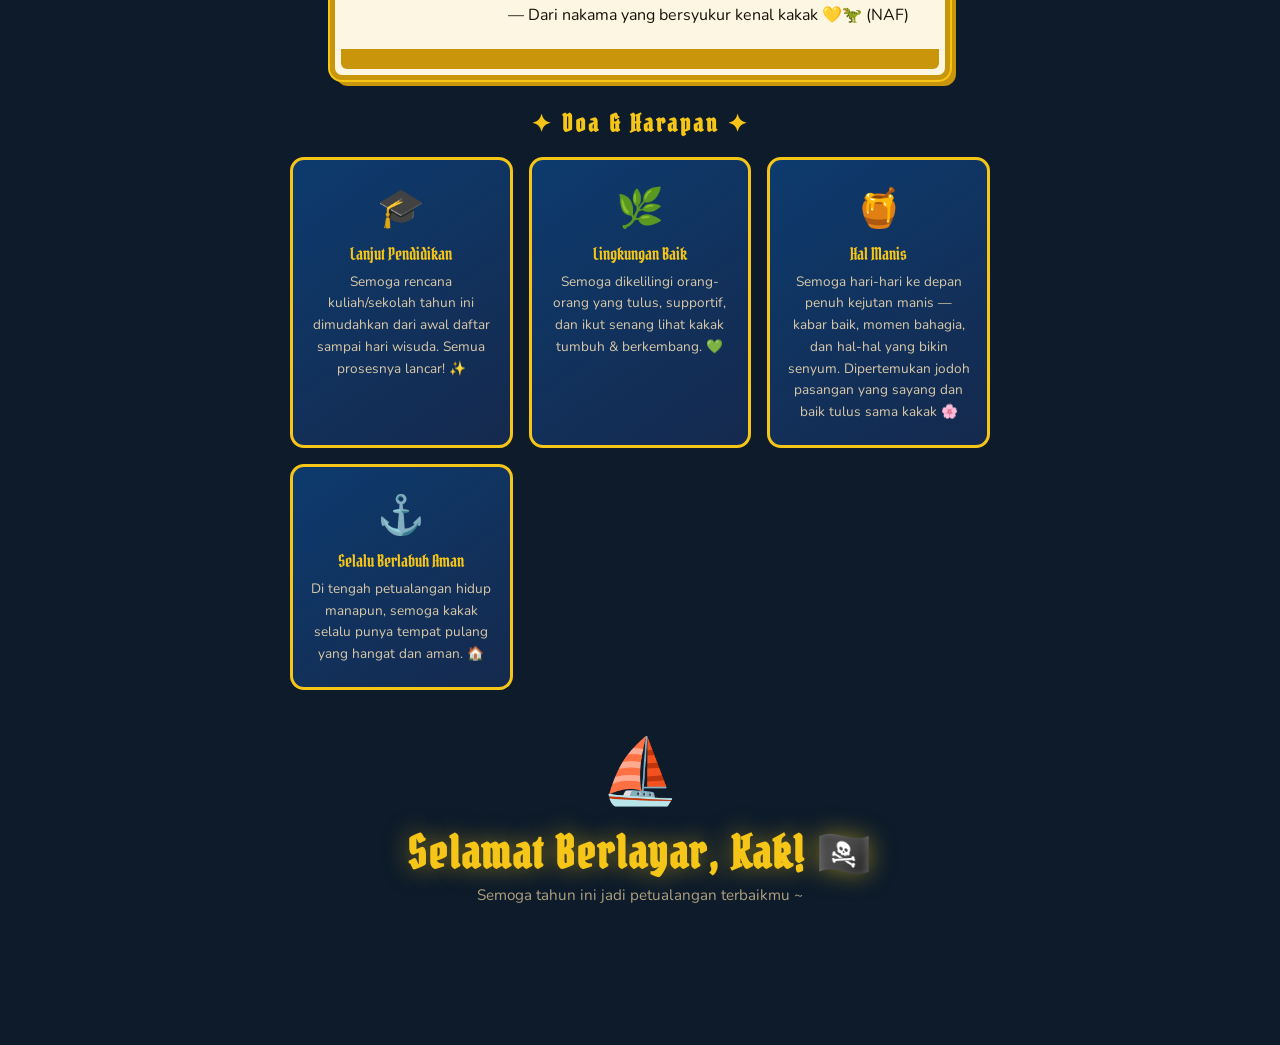
==== commit 8876a25c: "Update yes.html" ====
--- a/yes.html
+++ b/yes.html
@@ -35,61 +35,69 @@
       <div class="seal">☠</div>
       <div class="wanted-label">Ulang Tahun</div>
       <div class="wanted-name">Kak Miranda</div>
-      <div class="wanted-img-wrap">🌸</div>
+
+      <!-- FOTO miranda.png — square close-up -->
+      <div class="wanted-img-wrap">
+        <img
+          src="miranda.png"
+          alt="Kak Miranda"
+        />
+      </div>
+
       <p class="wanted-desc">Jiwa yang Hangat &amp; Penuh Kasih</p>
       <div class="wanted-bounty">Kindness: <span>∞ Beyond Limit</span></div>
     </div>
 
     <!-- Scroll message -->
     <div class="scroll-container reveal-item" id="scrollMsg">
-  <span class="scroll-bar top-bar"></span>
+      <span class="scroll-bar top-bar"></span>
 
-  <div class="scroll-title">📜 Surat dari Nakama Inisial NAF 📜</div>
+      <div class="scroll-title">📜 Surat dari Nakama Inisial NAF 📜</div>
 
-  <div class="scroll-body">
+      <div class="scroll-body">
 
-    <p>Dear kak Miranda,</p>
+        <p>Dear kak Miranda,</p>
 
-    <p>Selamat ulang tahun ya kak 🎂✨</p>
+        <p>Selamat ulang tahun ya kak 🎂✨</p>
 
-    <p>
-    Di lautan Grand Line RSIAAZ ini, jujur saja, Nasrah bersyukur ketemu orang seperti kakak —
-    yang benar-benar <strong>baik, soft, sabar</strong>, dan punya hati yang sangat
-    <strong>peka terhadap orang lain</strong>.
-    </p>
+        <p>
+          Di lautan Grand Line RSIAAZ ini, jujur saja, Nasrah bersyukur ketemu orang seperti kakak —
+          yang benar-benar <strong>baik, soft, sabar</strong>, dan punya hati yang sangat
+          <strong>peka terhadap orang lain</strong>.
+        </p>
 
-    <p>
-    Nasrah sangat berterima kasih, karena kakak mau mendengarkan seluruh cerita.
-    </p>
+        <p>
+          Nasrah sangat berterima kasih, karena kakak mau mendengarkan seluruh cerita.
+        </p>
 
-    <p>
-    Di saat Nasrah dan bahkan orang lain di sekitar kakak lagi down, kakak hadir,
-    <strong>mendengarkan tanpa mengambil keuntungan</strong>,
-    dan <strong>mengulurkan tangan dengan tulus walaupun kadang kakak disakiti</strong>.
-    </p>
+        <p>
+          Di saat Nasrah dan bahkan orang lain di sekitar kakak lagi down, kakak hadir,
+          <strong>mendengarkan tanpa mengambil keuntungan</strong>,
+          dan <strong>mengulurkan tangan dengan tulus walaupun kadang kakak disakiti</strong>.
+        </p>
 
-    <p>
-    Terima kasih ya kak, sudah membantu dengan hati yang benar-benar baik dan tulus. 💛
-    </p>
+        <p>
+          Terima kasih ya kak, sudah membantu dengan hati yang benar-benar baik dan tulus. 💛
+        </p>
 
-    <p>
-    Nasrah doakan kakak selalu dikelilingi <strong>hal-hal baik</strong> 🌊
-    </p>
+        <p>
+          Nasrah doakan kakak selalu dikelilingi <strong>hal-hal baik</strong> 🌊
+        </p>
 
-    <p>
-    Semoga rencana kakak melanjutkan pendidikan tahun ini <strong>dimudahkan</strong>,
-    dan dipertemukan dengan <strong>orang yang tulus serta dijauhkan dari orang yang berniat buruk</strong>.
-    Aamiin Ya Rabbal Alamin 🤲
-    </p>
+        <p>
+          Semoga rencana kakak melanjutkan pendidikan tahun ini <strong>dimudahkan</strong>,
+          dan dipertemukan dengan <strong>orang yang tulus serta dijauhkan dari orang yang berniat buruk</strong>.
+          Aamiin Ya Rabbal Alamin 🤲
+        </p>
 
-    <p style="text-align:right;">
-    &mdash; Dari nakama yang bersyukur kenal kakak 💛🦖 (NAF)
-    </p>
+        <p style="text-align:right;">
+          &mdash; Dari nakama yang bersyukur kenal kakak 💛🦖 (NAF)
+        </p>
 
-  </div>
+      </div>
 
-  <span class="scroll-bar bot-bar"></span>
-</div>
+      <span class="scroll-bar bot-bar"></span>
+    </div>
 
     <!-- Doa cards -->
     <div class="doa-section reveal-item" id="doaSection">
--- a/style.css
+++ b/style.css
@@ -102,8 +102,6 @@
 /* =============================================
    INDEX PAGE
    ============================================= */
-.main-page { }
-
 .main-wrapper {
   position: relative; z-index: 1;
   max-width: 700px; margin: 0 auto;
@@ -158,7 +156,6 @@
   0%   { transform: translateY(0); }
   100% { transform: translateY(-4px); }
 }
-
 .cake-wrap {
   position: relative; cursor: pointer;
   transition: transform .15s;
@@ -166,7 +163,6 @@
 }
 .cake-wrap:active { transform: scale(.97); }
 
-/* Glow under cake */
 .cake-glow {
   position: absolute; bottom: -20px; left: 50%;
   transform: translateX(-50%);
@@ -205,14 +201,11 @@
   0%   { transform: scaleX(1)   scaleY(1)   rotate(-2deg); }
   100% { transform: scaleX(.85) scaleY(1.1) rotate(2deg); }
 }
-.flame.blown {
-  opacity: 0; transform: scaleX(0) scaleY(0);
-}
+.flame.blown { opacity: 0; transform: scaleX(0) scaleY(0); }
 
 .candle-body {
   width: 14px; height: 48px;
   border-radius: 3px;
-  position: relative;
 }
 .c-red  { background: linear-gradient(to right, #e04040, #b02020); }
 .c-gold { background: linear-gradient(to right, #f5c518, #c9950a); }
@@ -284,9 +277,7 @@
   opacity: 0;
   pointer-events: none;
 }
-.ring.pop {
-  animation: ring-pop .6s ease-out forwards;
-}
+.ring.pop { animation: ring-pop .6s ease-out forwards; }
 .r1 { width: 60px;  height: 60px; }
 .r2 { width: 90px;  height: 90px;  border-color: var(--red); }
 .r3 { width: 120px; height: 120px; border-color: var(--warm); }
@@ -342,8 +333,6 @@
 /* =============================================
    YES PAGE
    ============================================= */
-.yes-page { }
-
 .yes-wrapper {
   position: relative; z-index: 1;
   max-width: 780px; margin: 0 auto;
@@ -386,7 +375,9 @@
   opacity: 1; transform: translateY(0);
 }
 
-/* Wanted card */
+/* =============================================
+   WANTED CARD
+   ============================================= */
 .wanted-card {
   background: var(--cream); color: var(--ink);
   border: 6px solid var(--dark-gold);
@@ -409,6 +400,7 @@
   box-shadow: 0 0 16px rgba(213,40,40,.6);
 }
 @keyframes spin-seal { to { transform: rotate(360deg); } }
+
 .wanted-label {
   font-family: 'Pirata One', cursive;
   font-size: 2.4rem; letter-spacing: 6px;
@@ -421,14 +413,30 @@
   font-size: 2rem; color: var(--navy);
   margin: 12px 0 8px; letter-spacing: 2px;
 }
+
+/* ===== FOTO WRAPPER — square close-up (miranda.png) ===== */
 .wanted-img-wrap {
-  width: 130px; height: 130px;
-  margin: 10px auto;
-  border: 4px solid var(--dark-gold); border-radius: 4px;
-  background: #ddd4b8;
-  display: flex; align-items: center; justify-content: center;
-  font-size: 6rem;
-}
+  width: 100%;
+  height: 360px;          /* square-ish karena foto 1:1 */
+  margin: 12px auto;
+  border: 4px solid var(--dark-gold);
+  border-radius: 6px;
+  background: transparent;
+  overflow: hidden;
+  display: flex;
+  align-items: center;
+  justify-content: center;
+}
+
+.wanted-img-wrap img {
+  width: 100%;            /* melebar penuh karena foto square */
+  height: 100%;
+  object-fit: cover;      /* cover karena square, tidak ada ruang kosong */
+  object-position: center top; /* fokus ke wajah bagian atas */
+  display: block;
+}
+/* ===== END FOTO WRAPPER ===== */
+
 .wanted-desc { font-size: .82rem; color: #555; margin: 4px 0 2px; }
 .wanted-bounty {
   font-family: 'Pirata One', cursive;
@@ -437,7 +445,9 @@
 }
 .wanted-bounty span { font-size: 1.7rem; color: var(--navy); }
 
-/* Scroll message */
+/* =============================================
+   SCROLL MESSAGE
+   ============================================= */
 .scroll-container {
   background: var(--cream); color: var(--ink);
   border: 5px solid var(--dark-gold); border-radius: 12px;
@@ -462,9 +472,12 @@
   letter-spacing: 2px;
 }
 .scroll-body { font-size: 1rem; line-height: 1.9; }
+.scroll-body p { margin-bottom: 12px; }
 .scroll-body strong { color: var(--red); font-weight: 800; }
 
-/* Doa section */
+/* =============================================
+   DOA SECTION
+   ============================================= */
 .doa-section { width: 100%; max-width: 700px; margin: 0 auto 28px; }
 .doa-heading {
   font-family: 'Pirata One', cursive;
@@ -495,7 +508,9 @@
 }
 .doa-text { font-size: .85rem; line-height: 1.6; color: #d9c9a8; }
 
-/* Final message */
+/* =============================================
+   FINAL MESSAGE
+   ============================================= */
 .final-msg { text-align: center; margin-top: 10px; }
 .ship-float {
   font-size: 4rem;
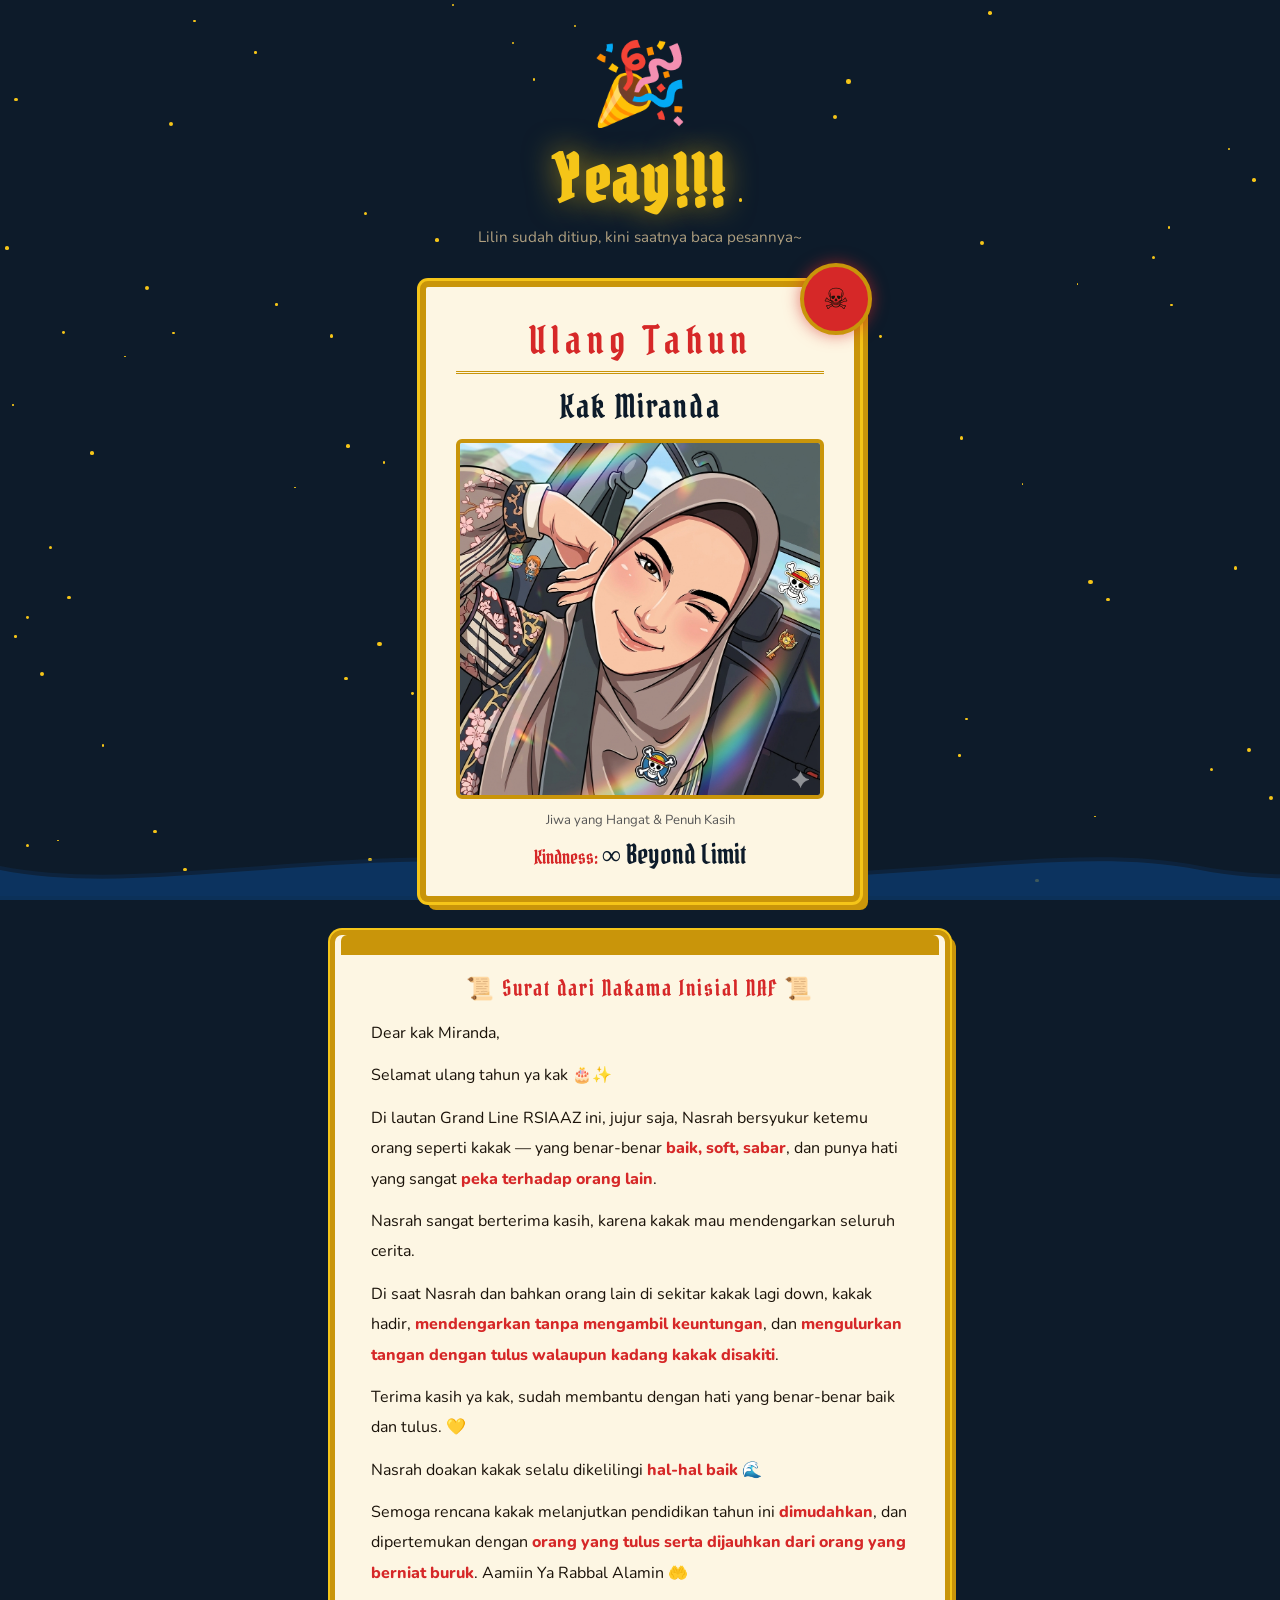
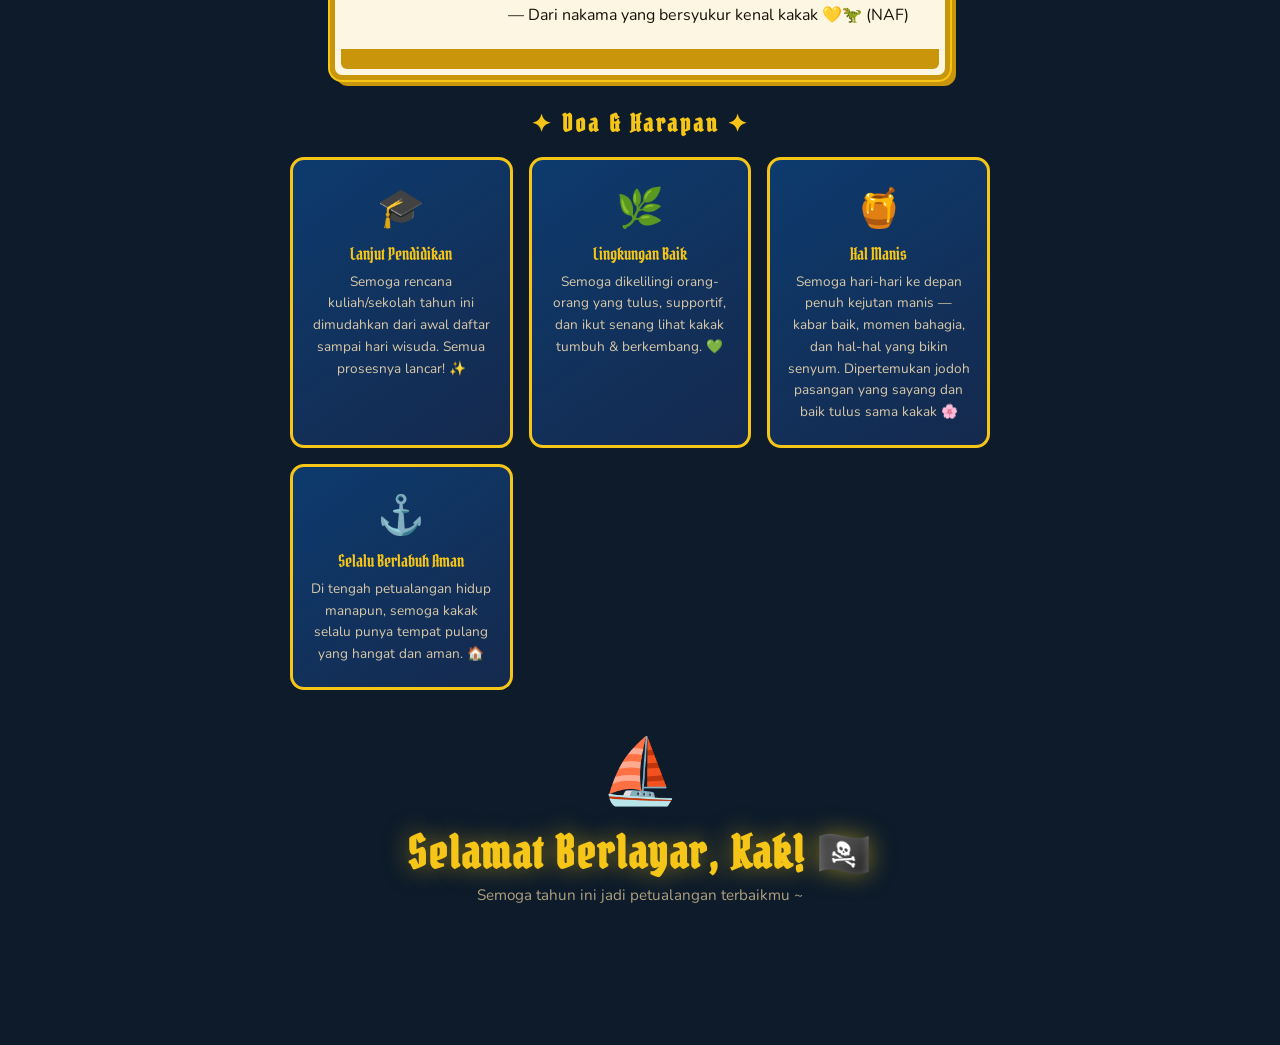
==== commit 9965fc58: "Update yes.html" ====
--- a/yes.html
+++ b/yes.html
@@ -40,7 +40,7 @@
       <div class="wanted-img-wrap">
         <img
           src="miranda.png"
-          alt="Kak Miranda"
+          alt="miranda.png"
         />
       </div>
 
